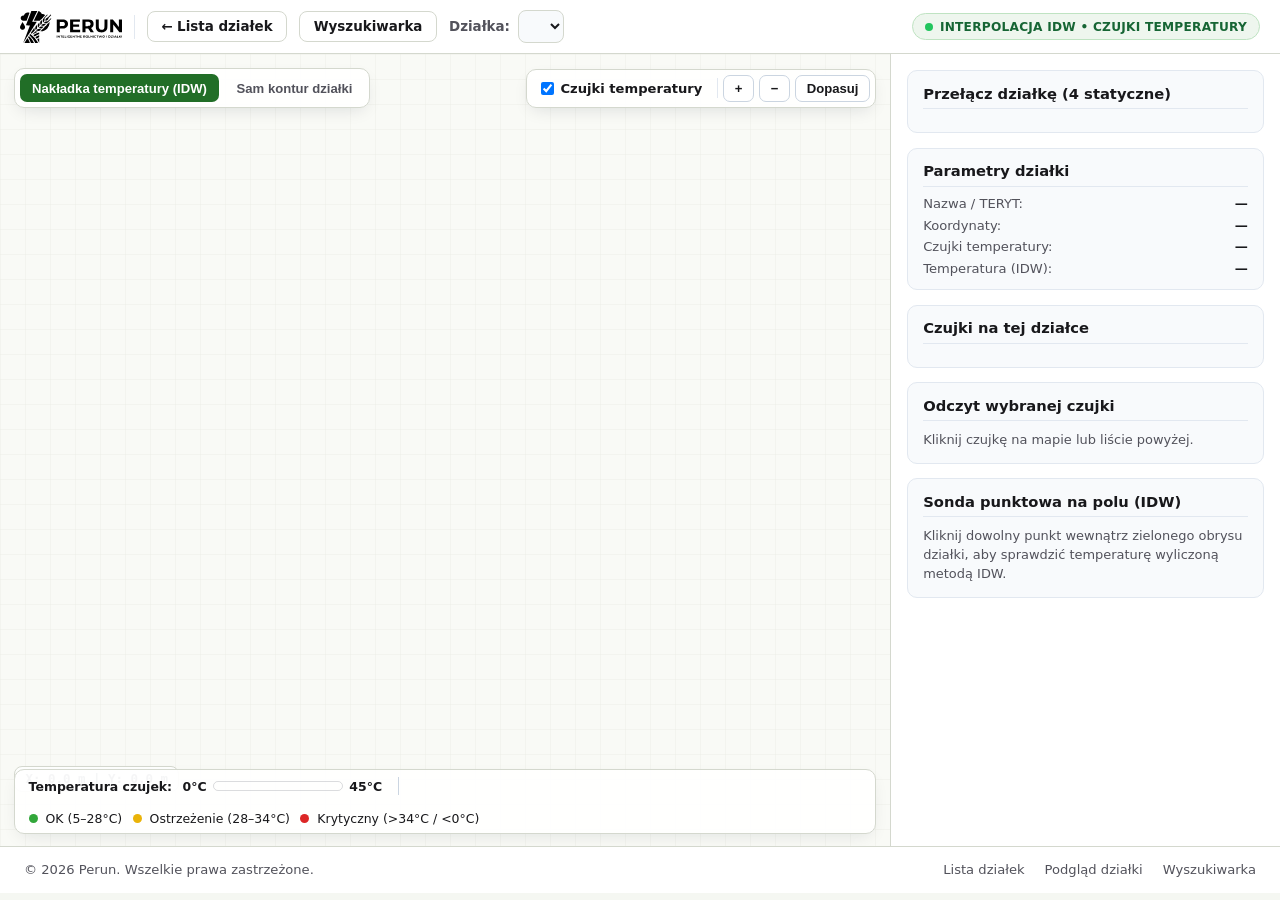
==== dzialka.html @ cd9ba3e9 "sczytywanie działki" ====
<!doctype html>
<html lang="pl">
    <head>
        <meta charset="UTF-8" />
        <meta name="viewport" content="width=device-width, initial-scale=1.0" />
        <title>Perun – Podgląd działki i interpolacja czujek</title>
        <link rel="stylesheet" href="./styles/main.css" />
        <link rel="stylesheet" href="./styles/fieldMap.css" />
        <script src="./scripts/staticParcels.js" defer></script>
        <script src="./scripts/dzialka.js" defer></script>
    </head>

    <body>
        <header class="topbar">
            <div class="topbar-left">
                <a
                    href="index.html"
                    class="brand-link"
                    aria-label="Powrót do listy działek"
                >
                    <img
                        src="./images/perun_logo_black.svg"
                        class="logo-topbar"
                        alt="Perun"
                    />
                </a>
                <div class="topbar-divider"></div>
                <a href="index.html" class="btn-outline"
                    >&larr; Lista działek</a
                >
                <a href="wyszukiwarka.html" class="btn-outline">Wyszukiwarka</a>
                <div class="field-selector-group">
                    <label for="fieldSelect">Działka:</label>
                    <select id="fieldSelect"></select>
                </div>
            </div>

            <div class="topbar-right">
                <span class="user-session-badge">
                    <span class="user-session-dot"></span>
                    <span>INTERPOLACJA IDW • CZUJKI TEMPERATURY</span>
                </span>
            </div>
        </header>

        <main class="map-workspace">
            <section
                class="map-stage"
                aria-label="Podgląd konturu działki i czujek temperatury"
            >
                <div class="map-toolbar-stack">
                    <div class="oni-overlay-bar" id="oniOverlayBar">
                        <button
                            type="button"
                            class="oni-mode-btn is-active"
                            data-overlay-mode="temp"
                        >
                            Nakładka temperatury (IDW)
                        </button>
                        <button
                            type="button"
                            class="oni-mode-btn oni-mode-off"
                            data-overlay-mode="off"
                        >
                            Sam kontur działki
                        </button>
                    </div>

                    <div class="map-toolbar">
                        <label class="toolbar-toggle">
                            <input type="checkbox" id="toggleSensors" checked />
                            <span>Czujki temperatury</span>
                        </label>
                        <div class="toolbar-sep"></div>
                        <button type="button" id="btnZoomIn" title="Przybliż">
                            +
                        </button>
                        <button type="button" id="btnZoomOut" title="Oddal">
                            &minus;
                        </button>
                        <button
                            type="button"
                            id="btnFitView"
                            title="Dopasuj widok"
                        >
                            Dopasuj
                        </button>
                    </div>
                </div>

                <svg id="fieldSvg" xmlns="http://www.w3.org/2000/svg">
                    <defs>
                        <pattern
                            id="gridPattern"
                            width="25"
                            height="25"
                            patternUnits="userSpaceOnUse"
                        >
                            <path
                                d="M 25 0 L 0 0 0 25"
                                fill="none"
                                stroke="#e4e7de"
                                stroke-width="0.6"
                            />
                        </pattern>
                        <clipPath id="fieldClip">
                            <polygon id="fieldClipPolygon" points="" />
                        </clipPath>
                    </defs>

                    <g id="viewportLayer">
                        <rect
                            x="-10000"
                            y="-10000"
                            width="20000"
                            height="20000"
                            fill="url(#gridPattern)"
                        />
                        <g id="heatmapLayer" clip-path="url(#fieldClip)">
                            <image
                                id="heatmapImage"
                                href=""
                                preserveAspectRatio="none"
                            />
                            <g id="oniGridLayer"></g>
                        </g>
                        <g id="fieldLayer"></g>
                        <g id="cornersLayer"></g>
                        <g id="sensorsLayer"></g>
                        <g id="probeLayer"></g>
                    </g>
                </svg>

                <div class="map-coords" id="cursorCoords">
                    X: 0.0 m | Y: 0.0 m
                </div>

                <div class="map-legend">
                    <div class="legend-group" id="heatmapLegendGroup">
                        <span class="legend-title">Temperatura czujek:</span>
                        <div class="legend-scale">
                            <span>0°C</span>
                            <div
                                id="legendGradient"
                                class="legend-gradient"
                            ></div>
                            <span>45°C</span>
                        </div>
                    </div>
                    <div class="legend-sep"></div>
                    <div class="legend-group">
                        <span><i class="dot dot-ok"></i> OK (5–28°C)</span>
                        <span
                            ><i class="dot dot-warn"></i> Ostrzeżenie
                            (28–34°C)</span
                        >
                        <span
                            ><i class="dot dot-crit"></i> Krytyczny (&gt;34°C /
                            &lt;0°C)</span
                        >
                    </div>
                </div>
            </section>

            <aside class="map-sidebar">
                <div class="sidebar-card">
                    <h2>Przełącz działkę (4 statyczne)</h2>
                    <div id="parcelSwitchList" class="parcel-list-stack"></div>
                </div>

                <div class="sidebar-card">
                    <h2>Parametry działki</h2>
                    <dl class="meta-list">
                        <div>
                            <dt>Nazwa / TERYT:</dt>
                            <dd id="infoFieldName">—</dd>
                        </div>
                        <div>
                            <dt>Koordynaty:</dt>
                            <dd id="infoCoords">—</dd>
                        </div>
                        <div>
                            <dt>Czujki temperatury:</dt>
                            <dd id="infoSensorsCount">—</dd>
                        </div>
                        <div>
                            <dt>Temperatura (IDW):</dt>
                            <dd id="infoMetricSummary">—</dd>
                        </div>
                    </dl>
                </div>

                <div class="sidebar-card">
                    <h2>Czujki na tej działce</h2>
                    <div
                        id="sensorListContainer"
                        class="parcel-list-stack"
                    ></div>
                </div>

                <div class="sidebar-card">
                    <h2>Odczyt wybranej czujki</h2>
                    <div id="sensorDetails" class="details-empty">
                        Kliknij czujkę na mapie lub liście powyżej.
                    </div>
                </div>

                <div class="sidebar-card">
                    <h2>Sonda punktowa na polu (IDW)</h2>
                    <div id="probeDetails" class="details-empty">
                        Kliknij dowolny punkt wewnątrz zielonego obrysu działki,
                        aby sprawdzić temperaturę wyliczoną metodą IDW.
                    </div>
                </div>
            </aside>
        </main>

        <footer>
            <div class="footer-content">
                <span>&copy; 2026 Perun. Wszelkie prawa zastrzeżone.</span>
                <div class="footer-links">
                    <a href="index.html">Lista działek</a>
                    <a href="dzialka.html?id=1">Podgląd działki</a>
                    <a href="wyszukiwarka.html">Wyszukiwarka</a>
                </div>
            </div>
        </footer>
    </body>
</html>
---- styles/main.css ----
:root {
    --bg-body: #f5f7f2;
    --bg-card: #ffffff;
    --text-main: #18181b;
    --text-secondary: #52525b;
    --border-color: #d4d8ce;
    --accent: #216e27;
    --accent-hover: #18531d;
    --radius: 12px;
}

*,
*::before,
*::after {
    box-sizing: border-box;
    margin: 0;
    padding: 0;
}

html,
body {
    min-height: 100%;
    font-family:
        "Inter",
        system-ui,
        -apple-system,
        BlinkMacSystemFont,
        "Segoe UI",
        Roboto,
        sans-serif;
    background-color: var(--bg-body);
    color: var(--text-main);
    -webkit-font-smoothing: antialiased;
}

body {
    display: flex;
    flex-direction: column;
}

/* NAWIGACJA I LOGO */
.navbar {
    background-color: #ffffff;
    border-bottom: 1px solid var(--border-color);
    position: sticky;
    top: 0;
    z-index: 40;
}

.navbar-container {
    max-width: 1280px;
    margin: 0 auto;
    padding: 0.75rem 1.5rem;
    display: flex;
    align-items: center;
    justify-content: space-between;
    gap: 1rem;
    flex-wrap: wrap;
}

.brand-link {
    display: inline-flex;
    align-items: center;
    text-decoration: none;
}

.logo-topbar {
    height: 32px;
    width: auto;
    display: block;
    object-fit: contain;
}

.nav-actions {
    display: flex;
    align-items: center;
    gap: 0.75rem;
    flex-wrap: wrap;
}

.nav-link {
    text-decoration: none;
    color: var(--text-secondary);
    font-size: 0.9rem;
    font-weight: 600;
    padding: 0.42rem 0.8rem;
    border-radius: 8px;
    transition:
        background-color 0.15s,
        color 0.15s;
}

.nav-link:hover,
.nav-link.is-active {
    background-color: #eef6ee;
    color: var(--accent);
}

.btn {
    display: inline-flex;
    align-items: center;
    justify-content: center;
    border-radius: 8px;
    font-weight: 600;
    text-decoration: none;
    cursor: pointer;
    border: 1px solid transparent;
    transition: background-color 0.15s;
}

.btn-primary {
    background-color: var(--accent);
    color: #ffffff;
}

.btn-primary:hover {
    background-color: var(--accent-hover);
}

.btn-sm {
    padding: 0.42rem 0.9rem;
    font-size: 0.86rem;
}

.btn-outline {
    display: inline-flex;
    align-items: center;
    gap: 0.35rem;
    padding: 0.42rem 0.85rem;
    border-radius: 8px;
    border: 1px solid var(--border-color);
    background-color: #ffffff;
    color: var(--text-main);
    text-decoration: none;
    font-size: 0.84rem;
    font-weight: 600;
    cursor: pointer;
    transition:
        border-color 0.15s,
        background-color 0.15s,
        color 0.15s;
}

.btn-outline:hover {
    border-color: var(--accent);
    color: var(--accent);
    background-color: #f4faf4;
}

.hero-badge {
    display: inline-block;
    padding: 0.25rem 0.65rem;
    border-radius: 999px;
    background-color: #eef6ee;
    color: var(--accent);
    border: 1px solid #bfe3c2;
    font-size: 0.78rem;
    font-weight: 700;
}

/* LISTA DZIAŁEK NA INDEX.HTML */
.dashboard-main {
    max-width: 1280px;
    width: 100%;
    margin: 0 auto;
    padding: 1.75rem 1.5rem 2.5rem;
    display: flex;
    flex-direction: column;
    gap: 1.5rem;
}

.dashboard-header {
    background-color: var(--bg-card);
    border: 1px solid var(--border-color);
    border-radius: var(--radius);
    padding: 1.4rem 1.6rem;
    display: flex;
    align-items: center;
    justify-content: space-between;
    gap: 1rem;
    flex-wrap: wrap;
    box-shadow: 0 6px 18px -6px rgba(0, 0, 0, 0.05);
}

.dashboard-header h1 {
    font-size: 1.55rem;
    margin: 0.4rem 0 0.25rem;
}

.dashboard-subtitle {
    color: var(--text-secondary);
    font-size: 0.92rem;
}

.parcels-grid {
    display: grid;
    grid-template-columns: repeat(2, minmax(0, 1fr));
    gap: 1.25rem;
}

.parcel-card {
    background-color: var(--bg-card);
    border: 1px solid var(--border-color);
    border-radius: var(--radius);
    padding: 1.2rem 1.35rem;
    display: flex;
    flex-direction: column;
    gap: 0.9rem;
    box-shadow: 0 6px 18px -6px rgba(0, 0, 0, 0.05);
    transition:
        border-color 0.15s,
        transform 0.15s;
}

.parcel-card:hover {
    border-color: var(--accent);
    transform: translateY(-2px);
}

.parcel-card-top {
    display: flex;
    align-items: flex-start;
    justify-content: space-between;
    gap: 0.75rem;
}

.parcel-card-title {
    font-size: 1.05rem;
    font-weight: 700;
    color: var(--text-main);
}

.parcel-card-teryt {
    font-family: ui-monospace, SFMono-Regular, Menlo, Consolas, monospace;
    font-size: 0.78rem;
    color: var(--text-secondary);
    margin-top: 0.15rem;
}

.parcel-card-badge {
    padding: 0.24rem 0.6rem;
    border-radius: 999px;
    background-color: #eef6ee;
    color: #166534;
    border: 1px solid #bfe3c2;
    font-size: 0.76rem;
    font-weight: 700;
    white-space: nowrap;
}

.parcel-card-body {
    display: grid;
    grid-template-columns: 140px 1fr;
    gap: 1rem;
    align-items: center;
}

.parcel-mini-preview {
    width: 140px;
    height: 115px;
    border-radius: 8px;
    border: 1px solid #e2e8f0;
    background-color: #f9faf6;
    display: flex;
    align-items: center;
    justify-content: center;
    padding: 8px;
}

.parcel-card-stats {
    display: flex;
    flex-direction: column;
    gap: 0.4rem;
    font-size: 0.85rem;
}

.parcel-stat-row {
    display: flex;
    justify-content: space-between;
    gap: 0.5rem;
    border-bottom: 1px dashed #e2e8f0;
    padding-bottom: 0.25rem;
}

.parcel-stat-row span {
    color: var(--text-secondary);
}

.parcel-card-footer {
    display: flex;
    align-items: center;
    justify-content: space-between;
    gap: 0.75rem;
    padding-top: 0.6rem;
    border-top: 1px solid #e2e8f0;
}

.parcel-sensors-pills {
    display: flex;
    flex-wrap: wrap;
    gap: 0.35rem;
}

.sensor-chip {
    font-size: 0.75rem;
    font-weight: 700;
    padding: 0.18rem 0.5rem;
    border-radius: 6px;
}

/* STOPKA */
footer {
    margin-top: auto;
    background-color: #ffffff;
    border-top: 1px solid var(--border-color);
    padding: 0.95rem 1.5rem;
    font-size: 0.82rem;
    color: var(--text-secondary);
}

.footer-content {
    max-width: 1280px;
    margin: 0 auto;
    display: flex;
    align-items: center;
    justify-content: space-between;
    gap: 1rem;
    flex-wrap: wrap;
}

.footer-links {
    display: flex;
    gap: 1.25rem;
}

.footer-links a {
    color: var(--text-secondary);
    text-decoration: none;
    font-weight: 500;
}

.footer-links a:hover {
    color: var(--accent);
}

@media (max-width: 900px) {
    .parcels-grid {
        grid-template-columns: 1fr;
    }
}
---- styles/fieldMap.css ----
.topbar {
    background-color: #ffffff;
    border-bottom: 1px solid var(--border-color);
    padding: 0.65rem 1.25rem;
    display: flex;
    align-items: center;
    justify-content: space-between;
    gap: 1rem;
    flex-wrap: wrap;
    z-index: 30;
}

.topbar-left,
.topbar-right {
    display: flex;
    align-items: center;
    gap: 0.75rem;
    flex-wrap: wrap;
}

.topbar-divider {
    width: 1px;
    height: 24px;
    background-color: #e2e8f0;
}

.field-selector-group {
    display: flex;
    align-items: center;
    gap: 0.5rem;
}

.field-selector-group label {
    font-size: 0.84rem;
    font-weight: 600;
    color: var(--text-secondary);
}

.field-selector-group select {
    padding: 0.42rem 0.75rem;
    border-radius: 8px;
    border: 1px solid var(--border-color);
    background-color: #f8fafc;
    color: var(--text-main);
    font-size: 0.85rem;
    font-weight: 600;
    max-width: 340px;
}

.user-session-badge {
    display: inline-flex;
    align-items: center;
    gap: 0.45rem;
    padding: 0.35rem 0.75rem;
    border-radius: 999px;
    background-color: #eef6ee;
    border: 1px solid #bfe3c2;
    color: #166534;
    font-size: 0.76rem;
    font-weight: 700;
    letter-spacing: 0.02em;
}

.user-session-dot {
    width: 8px;
    height: 8px;
    border-radius: 50%;
    background-color: #22c55e;
}

.map-workspace {
    flex: 1;
    display: grid;
    grid-template-columns: 1fr 390px;
    min-height: calc(100vh - 108px);
}

.map-stage {
    position: relative;
    background-color: #f9faf6;
    overflow: hidden;
    min-height: 540px;
}

#fieldSvg {
    width: 100%;
    height: 100%;
    min-height: 540px;
    display: block;
    cursor: grab;
    user-select: none;
}

#fieldSvg.is-panning {
    cursor: grabbing;
}

.map-toolbar-stack {
    position: absolute;
    top: 14px;
    left: 14px;
    right: 14px;
    display: flex;
    align-items: center;
    justify-content: space-between;
    gap: 0.75rem;
    flex-wrap: wrap;
    pointer-events: none;
    z-index: 15;
}

.oni-overlay-bar,
.map-toolbar {
    pointer-events: auto;
    display: inline-flex;
    align-items: center;
    gap: 0.35rem;
    background-color: rgba(255, 255, 255, 0.95);
    border: 1px solid var(--border-color);
    border-radius: 10px;
    padding: 0.32rem;
    box-shadow: 0 6px 18px -6px rgba(15, 23, 42, 0.14);
}

.oni-mode-btn {
    border: none;
    background: transparent;
    padding: 0.4rem 0.75rem;
    border-radius: 7px;
    font-size: 0.82rem;
    font-weight: 600;
    color: var(--text-secondary);
    cursor: pointer;
    transition:
        background-color 0.15s,
        color 0.15s;
}

.oni-mode-btn.is-active {
    background-color: var(--accent);
    color: #ffffff;
}

.oni-mode-btn.oni-mode-off.is-active {
    background-color: #334155;
    color: #ffffff;
}

.toolbar-toggle {
    display: inline-flex;
    align-items: center;
    gap: 0.4rem;
    padding: 0.3rem 0.55rem;
    font-size: 0.82rem;
    font-weight: 600;
    cursor: pointer;
}

.toolbar-sep {
    width: 1px;
    height: 20px;
    background-color: #e2e8f0;
}

.map-toolbar button {
    padding: 0.32rem 0.65rem;
    border-radius: 7px;
    border: 1px solid #cbd5e1;
    background-color: #ffffff;
    font-size: 0.82rem;
    font-weight: 700;
    color: var(--text-main);
    cursor: pointer;
}

.map-toolbar button:hover {
    border-color: var(--accent);
    color: var(--accent);
}

.map-coords {
    position: absolute;
    bottom: 54px;
    left: 14px;
    background-color: rgba(255, 255, 255, 0.92);
    border: 1px solid var(--border-color);
    border-radius: 8px;
    padding: 0.3rem 0.65rem;
    font-family: ui-monospace, SFMono-Regular, Menlo, Consolas, monospace;
    font-size: 0.78rem;
    font-weight: 600;
    color: #334155;
    pointer-events: none;
}

.map-legend {
    position: absolute;
    bottom: 12px;
    left: 14px;
    right: 14px;
    background-color: rgba(255, 255, 255, 0.95);
    border: 1px solid var(--border-color);
    border-radius: 10px;
    padding: 0.45rem 0.85rem;
    display: flex;
    align-items: center;
    gap: 1rem;
    flex-wrap: wrap;
    font-size: 0.78rem;
    box-shadow: 0 6px 18px -6px rgba(15, 23, 42, 0.12);
}

.legend-group {
    display: inline-flex;
    align-items: center;
    gap: 0.65rem;
    flex-wrap: wrap;
}

.legend-title {
    font-weight: 700;
    color: var(--text-main);
}

.legend-scale {
    display: inline-flex;
    align-items: center;
    gap: 0.4rem;
    font-weight: 600;
}

.legend-gradient {
    width: 130px;
    height: 10px;
    border-radius: 999px;
    border: 1px solid rgba(15, 23, 42, 0.15);
}

.legend-sep {
    width: 1px;
    height: 18px;
    background-color: #cbd5e1;
}

.dot {
    display: inline-block;
    width: 9px;
    height: 9px;
    border-radius: 50%;
    margin-right: 4px;
}

.dot-ok {
    background-color: #32a73a;
}

.dot-warn {
    background-color: #eab308;
}

.dot-crit {
    background-color: #dc2626;
}

.map-sidebar {
    background-color: #ffffff;
    border-left: 1px solid var(--border-color);
    padding: 1rem;
    display: flex;
    flex-direction: column;
    gap: 0.9rem;
    overflow-y: auto;
}

.sidebar-card {
    background-color: #f8fafc;
    border: 1px solid #e2e8f0;
    border-radius: 10px;
    padding: 0.85rem 0.95rem;
}

.sidebar-card h2 {
    font-size: 0.92rem;
    font-weight: 700;
    color: var(--text-main);
    margin-bottom: 0.6rem;
    padding-bottom: 0.4rem;
    border-bottom: 1px solid #e2e8f0;
}

.meta-list {
    display: flex;
    flex-direction: column;
    gap: 0.4rem;
    font-size: 0.82rem;
}

.meta-list > div {
    display: flex;
    justify-content: space-between;
    gap: 0.75rem;
}

.meta-list dt {
    color: var(--text-secondary);
}

.meta-list dd {
    font-weight: 600;
    color: var(--text-main);
    text-align: right;
}

.details-empty {
    font-size: 0.81rem;
    color: var(--text-secondary);
    line-height: 1.45;
}

.parcel-list-stack {
    display: flex;
    flex-direction: column;
    gap: 0.45rem;
}

.parcel-pick-btn {
    width: 100%;
    text-align: left;
    padding: 0.5rem 0.7rem;
    border-radius: 8px;
    border: 1px solid #cbd5e1;
    background-color: #ffffff;
    color: var(--text-main);
    font-size: 0.8rem;
    line-height: 1.38;
    cursor: pointer;
    transition:
        border-color 0.15s,
        background-color 0.15s;
}

.parcel-pick-btn:hover {
    border-color: var(--accent);
    background-color: #f0f9f1;
}

.parcel-pick-btn.is-selected {
    border-color: #15803d;
    background-color: #eef6ee;
    font-weight: 600;
}

.state-pill {
    display: inline-block;
    padding: 0.15rem 0.5rem;
    border-radius: 999px;
    font-size: 0.76rem;
    font-weight: 700;
}

.sensor-node {
    cursor: pointer;
}

.sensor-node.active .sensor-ring {
    stroke: #0f172a;
    stroke-width: 2.6;
}

@media (max-width: 980px) {
    .map-workspace {
        grid-template-columns: 1fr;
    }

    .map-sidebar {
        border-left: none;
        border-top: 1px solid var(--border-color);
    }
}
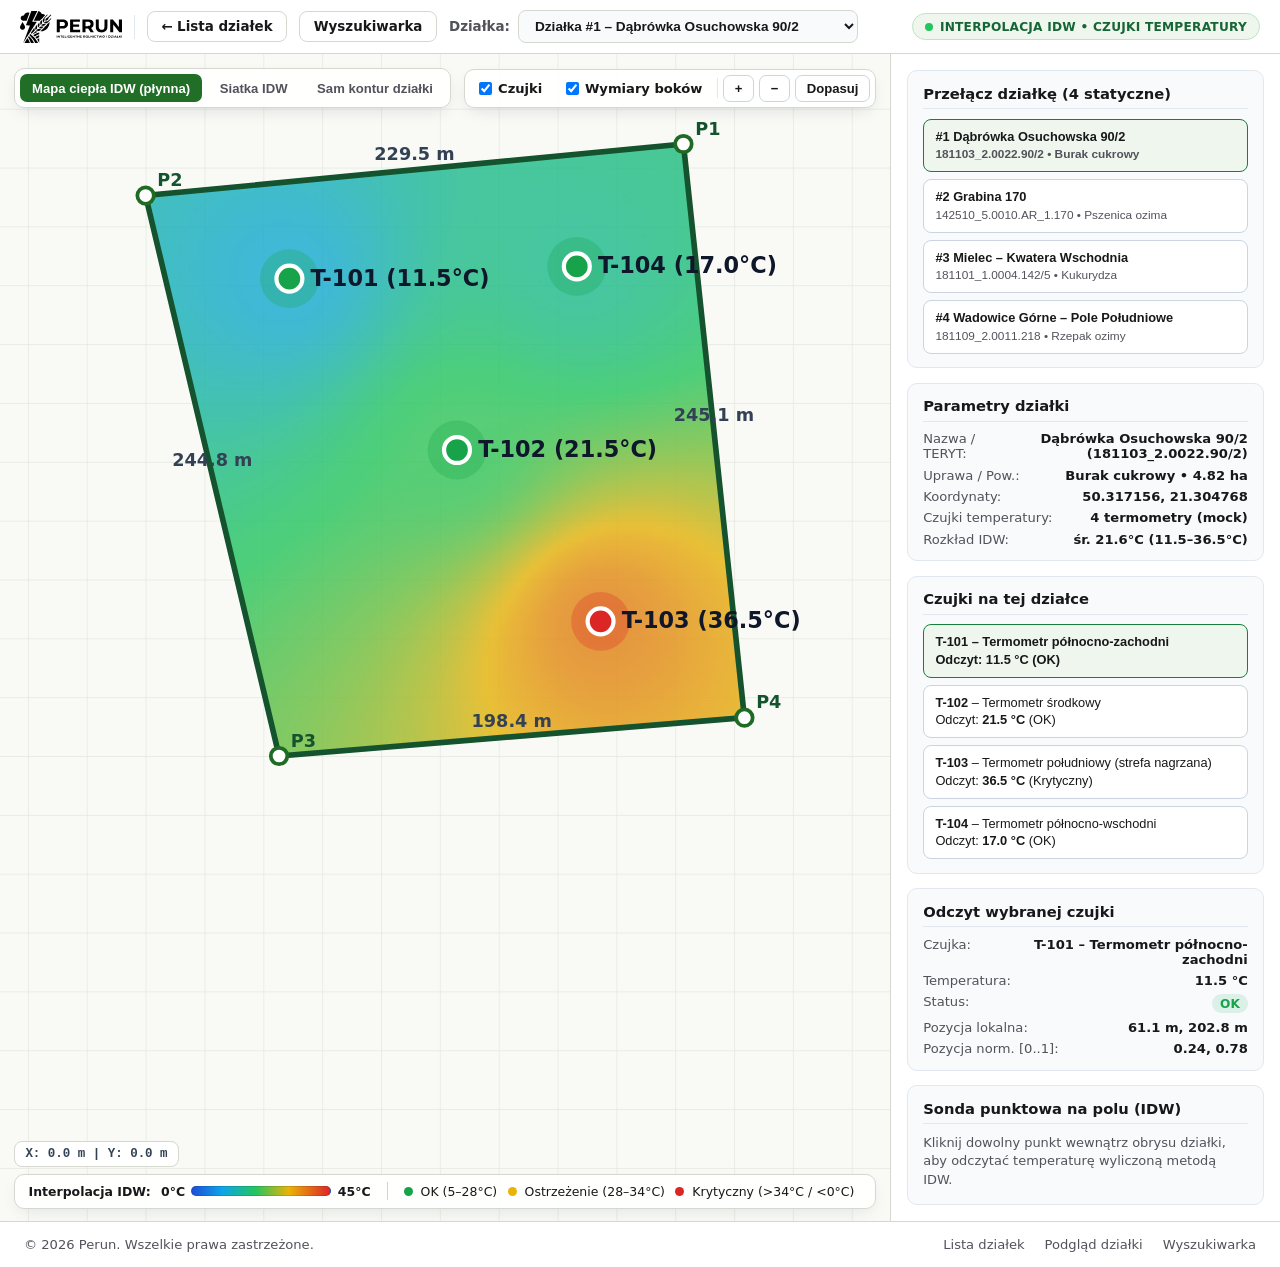
==== commit 572a60f6: "Działa mock" ====
--- a/dzialka.html
+++ b/dzialka.html
@@ -6,15 +6,13 @@
         <title>Perun – Podgląd działki i interpolacja czujek</title>
         <link rel="stylesheet" href="./styles/main.css" />
         <link rel="stylesheet" href="./styles/fieldMap.css" />
-        <script src="./scripts/staticParcels.js" defer></script>
-        <script src="./scripts/dzialka.js" defer></script>
     </head>
 
     <body>
         <header class="topbar">
             <div class="topbar-left">
                 <a
-                    href="index.html"
+                    href="./index.html"
                     class="brand-link"
                     aria-label="Powrót do listy działek"
                 >
@@ -25,10 +23,12 @@
                     />
                 </a>
                 <div class="topbar-divider"></div>
-                <a href="index.html" class="btn-outline"
+                <a href="./index.html" class="btn-outline"
                     >&larr; Lista działek</a
                 >
-                <a href="wyszukiwarka.html" class="btn-outline">Wyszukiwarka</a>
+                <a href="./wyszukiwarka.html" class="btn-outline"
+                    >Wyszukiwarka</a
+                >
                 <div class="field-selector-group">
                     <label for="fieldSelect">Działka:</label>
                     <select id="fieldSelect"></select>
@@ -53,9 +53,16 @@
                         <button
                             type="button"
                             class="oni-mode-btn is-active"
-                            data-overlay-mode="temp"
+                            data-overlay-mode="smooth"
                         >
-                            Nakładka temperatury (IDW)
+                            Mapa ciepła IDW (płynna)
+                        </button>
+                        <button
+                            type="button"
+                            class="oni-mode-btn"
+                            data-overlay-mode="grid"
+                        >
+                            Siatka IDW
                         </button>
                         <button
                             type="button"
@@ -69,7 +76,11 @@
                     <div class="map-toolbar">
                         <label class="toolbar-toggle">
                             <input type="checkbox" id="toggleSensors" checked />
-                            <span>Czujki temperatury</span>
+                            <span>Czujki</span>
+                        </label>
+                        <label class="toolbar-toggle">
+                            <input type="checkbox" id="toggleEdges" checked />
+                            <span>Wymiary boków</span>
                         </label>
                         <div class="toolbar-sep"></div>
                         <button type="button" id="btnZoomIn" title="Przybliż">
@@ -125,6 +136,7 @@
                             <g id="oniGridLayer"></g>
                         </g>
                         <g id="fieldLayer"></g>
+                        <g id="edgesLayer"></g>
                         <g id="cornersLayer"></g>
                         <g id="sensorsLayer"></g>
                         <g id="probeLayer"></g>
@@ -137,7 +149,7 @@
 
                 <div class="map-legend">
                     <div class="legend-group" id="heatmapLegendGroup">
-                        <span class="legend-title">Temperatura czujek:</span>
+                        <span class="legend-title">Interpolacja IDW:</span>
                         <div class="legend-scale">
                             <span>0°C</span>
                             <div
@@ -176,6 +188,10 @@
                             <dd id="infoFieldName">—</dd>
                         </div>
                         <div>
+                            <dt>Uprawa / Pow.:</dt>
+                            <dd id="infoCropArea">—</dd>
+                        </div>
+                        <div>
                             <dt>Koordynaty:</dt>
                             <dd id="infoCoords">—</dd>
                         </div>
@@ -184,7 +200,7 @@
                             <dd id="infoSensorsCount">—</dd>
                         </div>
                         <div>
-                            <dt>Temperatura (IDW):</dt>
+                            <dt>Rozkład IDW:</dt>
                             <dd id="infoMetricSummary">—</dd>
                         </div>
                     </dl>
@@ -208,8 +224,8 @@
                 <div class="sidebar-card">
                     <h2>Sonda punktowa na polu (IDW)</h2>
                     <div id="probeDetails" class="details-empty">
-                        Kliknij dowolny punkt wewnątrz zielonego obrysu działki,
-                        aby sprawdzić temperaturę wyliczoną metodą IDW.
+                        Kliknij dowolny punkt wewnątrz obrysu działki, aby
+                        odczytać temperaturę wyliczoną metodą IDW.
                     </div>
                 </div>
             </aside>
@@ -219,11 +235,928 @@
             <div class="footer-content">
                 <span>&copy; 2026 Perun. Wszelkie prawa zastrzeżone.</span>
                 <div class="footer-links">
-                    <a href="index.html">Lista działek</a>
-                    <a href="dzialka.html?id=1">Podgląd działki</a>
-                    <a href="wyszukiwarka.html">Wyszukiwarka</a>
+                    <a href="./index.html">Lista działek</a>
+                    <a href="./dzialka.html?id=1">Podgląd działki</a>
+                    <a href="./wyszukiwarka.html">Wyszukiwarka</a>
                 </div>
             </div>
         </footer>
+
+        <script>
+            (function () {
+                "use strict";
+
+                const SVG_NS = "http://www.w3.org/2000/svg";
+                const FACTOR = 260;
+
+                const MOCK_PARCELS = [
+                    {
+                        fieldId: 1,
+                        teryt: "181103_2.0022.90/2",
+                        name: "Dąbrówka Osuchowska 90/2",
+                        lat: 50.317156,
+                        lon: 21.304768,
+                        crop: "Burak cukrowy",
+                        areaHa: 4.82,
+                        points: [
+                            { x: 0.878671, y: 1.0 },
+                            { x: 0.0, y: 0.915707 },
+                            { x: 0.218254, y: 0.0 },
+                            { x: 0.978396, y: 0.062693 },
+                        ],
+                        sensors: [
+                            {
+                                id: "T-101",
+                                name: "Termometr północno-zachodni",
+                                temp: 11.5,
+                                nx: 0.24,
+                                ny: 0.78,
+                            },
+                            {
+                                id: "T-102",
+                                name: "Termometr środkowy",
+                                temp: 21.5,
+                                nx: 0.52,
+                                ny: 0.5,
+                            },
+                            {
+                                id: "T-103",
+                                name: "Termometr południowy (strefa nagrzana)",
+                                temp: 36.5,
+                                nx: 0.76,
+                                ny: 0.22,
+                            },
+                            {
+                                id: "T-104",
+                                name: "Termometr północno-wschodni",
+                                temp: 17.0,
+                                nx: 0.72,
+                                ny: 0.8,
+                            },
+                        ],
+                    },
+                    {
+                        fieldId: 2,
+                        teryt: "142510_5.0010.AR_1.170",
+                        name: "Grabina 170",
+                        lat: 51.316505,
+                        lon: 21.304529,
+                        crop: "Pszenica ozima",
+                        areaHa: 3.45,
+                        points: [
+                            { x: 0.0, y: 0.0 },
+                            { x: 0.717056, y: 0.09754 },
+                            { x: 0.747255, y: 0.274031 },
+                            { x: 0.851465, y: 0.800754 },
+                            { x: 0.525912, y: 1.0 },
+                        ],
+                        sensors: [
+                            {
+                                id: "T-201",
+                                name: "Termometr dolina",
+                                temp: 8.5,
+                                nx: 0.28,
+                                ny: 0.18,
+                            },
+                            {
+                                id: "T-202",
+                                name: "Termometr centralny",
+                                temp: 18.5,
+                                nx: 0.52,
+                                ny: 0.5,
+                            },
+                            {
+                                id: "T-203",
+                                name: "Termometr grzbiet",
+                                temp: 30.5,
+                                nx: 0.66,
+                                ny: 0.78,
+                            },
+                        ],
+                    },
+                    {
+                        fieldId: 3,
+                        teryt: "181101_1.0004.142/5",
+                        name: "Mielec – Kwatera Wschodnia",
+                        lat: 50.289412,
+                        lon: 21.428901,
+                        crop: "Kukurydza",
+                        areaHa: 6.15,
+                        points: [
+                            { x: 0.04, y: 0.14 },
+                            { x: 0.96, y: 0.06 },
+                            { x: 0.92, y: 0.88 },
+                            { x: 0.1, y: 0.94 },
+                        ],
+                        sensors: [
+                            {
+                                id: "T-301",
+                                name: "Termometr zachód",
+                                temp: 14.5,
+                                nx: 0.24,
+                                ny: 0.52,
+                            },
+                            {
+                                id: "T-302",
+                                name: "Termometr środek",
+                                temp: 21.0,
+                                nx: 0.52,
+                                ny: 0.48,
+                            },
+                            {
+                                id: "T-303",
+                                name: "Termometr wschód",
+                                temp: 26.5,
+                                nx: 0.78,
+                                ny: 0.3,
+                            },
+                            {
+                                id: "T-304",
+                                name: "Termometr północ",
+                                temp: 17.5,
+                                nx: 0.5,
+                                ny: 0.76,
+                            },
+                        ],
+                    },
+                    {
+                        fieldId: 4,
+                        teryt: "181109_2.0011.218",
+                        name: "Wadowice Górne – Pole Południowe",
+                        lat: 50.27381,
+                        lon: 21.26942,
+                        crop: "Rzepak ozimy",
+                        areaHa: 5.3,
+                        points: [
+                            { x: 0.0, y: 0.25 },
+                            { x: 0.78, y: 0.0 },
+                            { x: 1.0, y: 0.78 },
+                            { x: 0.24, y: 1.0 },
+                        ],
+                        sensors: [
+                            {
+                                id: "T-401",
+                                name: "Termometr strefa chłodna",
+                                temp: 3.5,
+                                nx: 0.28,
+                                ny: 0.72,
+                            },
+                            {
+                                id: "T-402",
+                                name: "Termometr centralny",
+                                temp: 19.5,
+                                nx: 0.52,
+                                ny: 0.5,
+                            },
+                            {
+                                id: "T-403",
+                                name: "Termometr strefa południowa",
+                                temp: 38.0,
+                                nx: 0.74,
+                                ny: 0.28,
+                            },
+                        ],
+                    },
+                ];
+
+                const TEMP_STOPS = [
+                    { t: 0.0, r: 29, g: 78, b: 216 },
+                    { t: 0.22, r: 14, g: 165, b: 233 },
+                    { t: 0.46, r: 34, g: 197, b: 94 },
+                    { t: 0.7, r: 234, g: 179, b: 8 },
+                    { t: 1.0, r: 220, g: 38, b: 38 },
+                ];
+
+                const state = {
+                    selectedFieldId: 1,
+                    selectedSensorId: null,
+                    probePoint: null,
+                    overlayMode: "smooth",
+                    showSensors: true,
+                    showEdges: true,
+                    view: {
+                        scale: 1.5,
+                        offsetX: 120,
+                        offsetY: 80,
+                        isPanning: false,
+                        panStartX: 0,
+                        panStartY: 0,
+                        movedDuringDrag: false,
+                    },
+                };
+
+                function classifyTemp(temp) {
+                    if (temp < 0 || temp > 34) {
+                        return {
+                            status: "crit",
+                            color: "#dc2626",
+                            label: "Krytyczny",
+                        };
+                    }
+                    if (temp < 5 || temp > 28) {
+                        return {
+                            status: "warn",
+                            color: "#eab308",
+                            label: "Ostrzeżenie",
+                        };
+                    }
+                    return { status: "ok", color: "#16a34a", label: "OK" };
+                }
+
+                function hydrateParcel(raw) {
+                    const corners = raw.points.map((p, idx) => ({
+                        id: `P${idx + 1}`,
+                        x: Number((p.x * FACTOR).toFixed(1)),
+                        y: Number((p.y * FACTOR).toFixed(1)),
+                    }));
+                    const xs = corners.map((c) => c.x);
+                    const ys = corners.map((c) => c.y);
+                    const minX = Math.min(...xs);
+                    const maxX = Math.max(...xs);
+                    const minY = Math.min(...ys);
+                    const maxY = Math.max(...ys);
+
+                    const sensors = raw.sensors.map((s) => ({
+                        ...s,
+                        x: Number(
+                            (minX + s.nx * (maxX - minX || FACTOR)).toFixed(1),
+                        ),
+                        y: Number(
+                            (minY + s.ny * (maxY - minY || FACTOR)).toFixed(1),
+                        ),
+                    }));
+
+                    return { ...raw, corners, sensors };
+                }
+
+                const parcels = MOCK_PARCELS.map(hydrateParcel);
+
+                function getCurrentParcel() {
+                    return (
+                        parcels.find(
+                            (p) => p.fieldId === Number(state.selectedFieldId),
+                        ) || parcels[0]
+                    );
+                }
+
+                function interpolateTempIdw(parcel, x, y, power = 2.2) {
+                    let num = 0;
+                    let den = 0;
+                    for (const s of parcel.sensors) {
+                        const d = Math.hypot(x - s.x, y - s.y);
+                        if (d < 0.001) return s.temp;
+                        const w = 1 / Math.pow(d, power);
+                        num += w * s.temp;
+                        den += w;
+                    }
+                    return den ? num / den : 18.0;
+                }
+
+                function tempToRgb(temp) {
+                    const clamped = Math.max(0, Math.min(45, temp));
+                    const t = clamped / 45;
+                    for (let i = 0; i < TEMP_STOPS.length - 1; i++) {
+                        const a = TEMP_STOPS[i];
+                        const b = TEMP_STOPS[i + 1];
+                        if (t >= a.t && t <= b.t) {
+                            const lt = (t - a.t) / (b.t - a.t || 1);
+                            return [
+                                Math.round(a.r + (b.r - a.r) * lt),
+                                Math.round(a.g + (b.g - a.g) * lt),
+                                Math.round(a.b + (b.b - a.b) * lt),
+                            ];
+                        }
+                    }
+                    return [220, 38, 38];
+                }
+
+                function isPointInPolygon(pt, polygon) {
+                    let inside = false;
+                    for (
+                        let i = 0, j = polygon.length - 1;
+                        i < polygon.length;
+                        j = i++
+                    ) {
+                        const xi = polygon[i].x;
+                        const yi = polygon[i].y;
+                        const xj = polygon[j].x;
+                        const yj = polygon[j].y;
+
+                        const intersect =
+                            yi > pt.y !== yj > pt.y &&
+                            pt.x <
+                                ((xj - xi) * (pt.y - yi)) / (yj - yi || 1e-9) +
+                                    xi;
+                        if (intersect) inside = !inside;
+                    }
+                    return inside;
+                }
+
+                function screenToWorld(clientX, clientY) {
+                    const svg = document.getElementById("fieldSvg");
+                    const rect = svg.getBoundingClientRect();
+                    const sx = clientX - rect.left;
+                    const sy = clientY - rect.top;
+                    const wx = (sx - state.view.offsetX) / state.view.scale;
+                    const wy = -((sy - state.view.offsetY) / state.view.scale);
+                    return { x: wx, y: wy };
+                }
+
+                function createSvgEl(tag, attrs = {}) {
+                    const el = document.createElementNS(SVG_NS, tag);
+                    Object.entries(attrs).forEach(([k, v]) =>
+                        el.setAttribute(k, v),
+                    );
+                    return el;
+                }
+
+                function renderOverlay(parcel) {
+                    const layer = document.getElementById("heatmapLayer");
+                    const img = document.getElementById("heatmapImage");
+                    const grid = document.getElementById("oniGridLayer");
+                    if (!layer || !img || !grid) return;
+
+                    if (state.overlayMode === "off") {
+                        layer.style.display = "none";
+                        return;
+                    }
+                    layer.style.display = "inline";
+
+                    const xs = parcel.corners.map((c) => c.x);
+                    const ys = parcel.corners.map((c) => c.y);
+                    const minX = Math.min(...xs);
+                    const maxX = Math.max(...xs);
+                    const minY = Math.min(...ys);
+                    const maxY = Math.max(...ys);
+                    const width = Math.max(maxX - minX, 1);
+                    const height = Math.max(maxY - minY, 1);
+
+                    const isSmooth = state.overlayMode === "smooth";
+                    const cols = isSmooth ? 120 : 26;
+                    const rows = isSmooth ? 120 : 26;
+
+                    const canvas = document.createElement("canvas");
+                    canvas.width = cols;
+                    canvas.height = rows;
+                    const ctx = canvas.getContext("2d");
+                    const imgData = ctx.createImageData(cols, rows);
+
+                    for (let py = 0; py < rows; py++) {
+                        const wy = maxY - ((py + 0.5) / rows) * height;
+                        for (let px = 0; px < cols; px++) {
+                            const wx = minX + ((px + 0.5) / cols) * width;
+                            const val = interpolateTempIdw(parcel, wx, wy);
+                            const [r, g, b] = tempToRgb(val);
+                            const idx = (py * cols + px) * 4;
+                            imgData.data[idx] = r;
+                            imgData.data[idx + 1] = g;
+                            imgData.data[idx + 2] = b;
+                            imgData.data[idx + 3] = isSmooth ? 205 : 195;
+                        }
+                    }
+
+                    ctx.putImageData(imgData, 0, 0);
+                    img.setAttribute("x", minX);
+                    img.setAttribute("y", -maxY);
+                    img.setAttribute("width", width);
+                    img.setAttribute("height", height);
+                    img.style.imageRendering = isSmooth ? "auto" : "pixelated";
+                    img.setAttribute("href", canvas.toDataURL("image/png"));
+
+                    grid.innerHTML = "";
+                    if (!isSmooth) {
+                        let d = "";
+                        for (let c = 1; c < cols; c++) {
+                            const gx = (minX + (c * width) / cols).toFixed(2);
+                            d += `M ${gx} ${(-maxY).toFixed(2)} L ${gx} ${(-minY).toFixed(2)} `;
+                        }
+                        for (let r = 1; r < rows; r++) {
+                            const gy = (-maxY + (r * height) / rows).toFixed(2);
+                            d += `M ${minX.toFixed(2)} ${gy} L ${maxX.toFixed(2)} ${gy} `;
+                        }
+                        grid.appendChild(
+                            createSvgEl("path", {
+                                d,
+                                fill: "none",
+                                stroke: "rgba(15, 23, 42, 0.25)",
+                                "stroke-width": "0.7",
+                            }),
+                        );
+                    }
+                }
+
+                function renderParcelSvg(parcel) {
+                    const ptsStr = parcel.corners
+                        .map((c) => `${c.x},${-c.y}`)
+                        .join(" ");
+                    document
+                        .getElementById("fieldClipPolygon")
+                        ?.setAttribute("points", ptsStr);
+
+                    const fieldLayer = document.getElementById("fieldLayer");
+                    const edgesLayer = document.getElementById("edgesLayer");
+                    const cornersLayer =
+                        document.getElementById("cornersLayer");
+                    const sensorsLayer =
+                        document.getElementById("sensorsLayer");
+                    const probeLayer = document.getElementById("probeLayer");
+
+                    fieldLayer.innerHTML = "";
+                    edgesLayer.innerHTML = "";
+                    cornersLayer.innerHTML = "";
+                    sensorsLayer.innerHTML = "";
+                    if (probeLayer) probeLayer.innerHTML = "";
+
+                    fieldLayer.appendChild(
+                        createSvgEl("polygon", {
+                            points: ptsStr,
+                            fill:
+                                state.overlayMode === "off"
+                                    ? "rgba(50, 167, 58, 0.16)"
+                                    : "rgba(50, 167, 58, 0.02)",
+                            stroke: "#14532d",
+                            "stroke-width": "2.4",
+                        }),
+                    );
+
+                    if (state.showEdges) {
+                        for (let i = 0; i < parcel.corners.length; i++) {
+                            const a = parcel.corners[i];
+                            const b =
+                                parcel.corners[(i + 1) % parcel.corners.length];
+                            const dist = Math.hypot(
+                                b.x - a.x,
+                                b.y - a.y,
+                            ).toFixed(1);
+                            const mx = (a.x + b.x) / 2;
+                            const my = -(a.y + b.y) / 2;
+
+                            const edgeLabel = createSvgEl("text", {
+                                x: mx,
+                                y: my - 4,
+                                fill: "#334155",
+                                "font-size": "7.5",
+                                "font-weight": "600",
+                                "text-anchor": "middle",
+                            });
+                            edgeLabel.textContent = `${dist} m`;
+                            edgesLayer.appendChild(edgeLabel);
+                        }
+                    }
+
+                    parcel.corners.forEach((c) => {
+                        cornersLayer.appendChild(
+                            createSvgEl("circle", {
+                                cx: c.x,
+                                cy: -c.y,
+                                r: "3.5",
+                                fill: "#ffffff",
+                                stroke: "#1f6b24",
+                                "stroke-width": "1.6",
+                            }),
+                        );
+                        const cLabel = createSvgEl("text", {
+                            x: c.x + 5,
+                            y: -c.y - 4,
+                            fill: "#14532d",
+                            "font-size": "7.5",
+                            "font-weight": "700",
+                        });
+                        cLabel.textContent = c.id;
+                        cornersLayer.appendChild(cLabel);
+                    });
+
+                    if (probeLayer && state.probePoint) {
+                        const p = state.probePoint;
+                        const val = interpolateTempIdw(parcel, p.x, p.y);
+                        probeLayer.appendChild(
+                            createSvgEl("circle", {
+                                cx: p.x,
+                                cy: -p.y,
+                                r: "4.5",
+                                fill: "#0f172a",
+                                stroke: "#ffffff",
+                                "stroke-width": "1.6",
+                            }),
+                        );
+                        const pLabel = createSvgEl("text", {
+                            x: p.x + 8,
+                            y: -p.y - 6,
+                            fill: "#0f172a",
+                            "font-size": "9",
+                            "font-weight": "700",
+                        });
+                        pLabel.textContent = `Sonda IDW: ${val.toFixed(1)}°C`;
+                        probeLayer.appendChild(pLabel);
+                    }
+
+                    sensorsLayer.style.display = state.showSensors
+                        ? "inline"
+                        : "none";
+                    if (!state.showSensors) return;
+
+                    parcel.sensors.forEach((s) => {
+                        const info = classifyTemp(s.temp);
+                        const g = createSvgEl("g", {
+                            class: `sensor-node${s.id === state.selectedSensorId ? " active" : ""}`,
+                        });
+
+                        g.appendChild(
+                            createSvgEl("circle", {
+                                cx: s.x,
+                                cy: -s.y,
+                                r: "12.5",
+                                fill: info.color,
+                                "fill-opacity": "0.28",
+                            }),
+                        );
+                        g.appendChild(
+                            createSvgEl("circle", {
+                                class: "sensor-ring",
+                                cx: s.x,
+                                cy: -s.y,
+                                r: "5.5",
+                                fill: info.color,
+                                stroke: "#ffffff",
+                                "stroke-width": "1.8",
+                            }),
+                        );
+                        const label = createSvgEl("text", {
+                            x: s.x + 9,
+                            y: -s.y + 3,
+                            fill: "#0f172a",
+                            "font-size": "9.5",
+                            "font-weight": "700",
+                        });
+                        label.textContent = `${s.id} (${s.temp.toFixed(1)}°C)`;
+                        g.appendChild(label);
+
+                        g.addEventListener("click", (e) => {
+                            e.stopPropagation();
+                            state.selectedSensorId = s.id;
+                            renderAll();
+                        });
+                        sensorsLayer.appendChild(g);
+                    });
+                }
+
+                function renderSidebar(parcel) {
+                    const switchListEl =
+                        document.getElementById("parcelSwitchList");
+                    if (switchListEl) {
+                        switchListEl.innerHTML = parcels
+                            .map((p) => {
+                                const active = p.fieldId === parcel.fieldId;
+                                return `
+                                <button type="button" class="parcel-pick-btn ${active ? "is-selected" : ""}"
+                                    data-switch-field="${p.fieldId}">
+                                    <strong>#${p.fieldId} ${p.name}</strong><br/>
+                                    <span style="font-size:0.74rem;color:#52525b;">${p.teryt} • ${p.crop}</span>
+                                </button>
+                            `;
+                            })
+                            .join("");
+
+                        switchListEl
+                            .querySelectorAll("[data-switch-field]")
+                            .forEach((btn) => {
+                                btn.addEventListener("click", () => {
+                                    state.selectedFieldId = Number(
+                                        btn.dataset.switchField,
+                                    );
+                                    state.selectedSensorId = null;
+                                    state.probePoint = null;
+                                    const nextUrl = new URL(
+                                        window.location.href,
+                                    );
+                                    nextUrl.searchParams.set(
+                                        "id",
+                                        String(state.selectedFieldId),
+                                    );
+                                    window.history.replaceState(
+                                        {},
+                                        "",
+                                        nextUrl,
+                                    );
+                                    fitView();
+                                    renderAll();
+                                });
+                            });
+                    }
+
+                    const sensorListEl = document.getElementById(
+                        "sensorListContainer",
+                    );
+                    if (sensorListEl) {
+                        const activeId =
+                            state.selectedSensorId || parcel.sensors[0]?.id;
+                        sensorListEl.innerHTML = parcel.sensors
+                            .map((s) => {
+                                const st = classifyTemp(s.temp);
+                                const isSel = s.id === activeId;
+                                return `
+                                <button type="button" class="parcel-pick-btn ${isSel ? "is-selected" : ""}"
+                                    data-pick-sensor="${s.id}">
+                                    <strong>${s.id}</strong> – ${s.name}<br/>
+                                    Odczyt: <strong>${s.temp.toFixed(1)} °C</strong> (${st.label})
+                                </button>
+                            `;
+                            })
+                            .join("");
+
+                        sensorListEl
+                            .querySelectorAll("[data-pick-sensor]")
+                            .forEach((btn) => {
+                                btn.addEventListener("click", () => {
+                                    state.selectedSensorId =
+                                        btn.dataset.pickSensor;
+                                    renderAll();
+                                });
+                            });
+                    }
+
+                    document.getElementById("infoFieldName").textContent =
+                        `${parcel.name} (${parcel.teryt})`;
+                    document.getElementById("infoCropArea").textContent =
+                        `${parcel.crop} • ${parcel.areaHa.toFixed(2)} ha`;
+                    document.getElementById("infoCoords").textContent =
+                        `${parcel.lat.toFixed(6)}, ${parcel.lon.toFixed(6)}`;
+                    document.getElementById("infoSensorsCount").textContent =
+                        `${parcel.sensors.length} termometry (mock)`;
+
+                    const vals = parcel.sensors.map((s) => s.temp);
+                    const avg = vals.reduce((a, b) => a + b, 0) / vals.length;
+                    document.getElementById("infoMetricSummary").textContent =
+                        `śr. ${avg.toFixed(1)}°C (${Math.min(...vals).toFixed(1)}–${Math.max(...vals).toFixed(1)}°C)`;
+
+                    const detailsEl = document.getElementById("sensorDetails");
+                    const activeSensor =
+                        parcel.sensors.find(
+                            (s) => s.id === state.selectedSensorId,
+                        ) || parcel.sensors[0];
+                    if (detailsEl && activeSensor) {
+                        const st = classifyTemp(activeSensor.temp);
+                        detailsEl.className = "";
+                        detailsEl.innerHTML = `
+                        <dl class="meta-list">
+                            <div><dt>Czujka:</dt><dd>${activeSensor.id} – ${activeSensor.name}</dd></div>
+                            <div><dt>Temperatura:</dt><dd>${activeSensor.temp.toFixed(1)} °C</dd></div>
+                            <div><dt>Status:</dt><dd><span class="state-pill" style="background:${st.color}20;color:${st.color}">${st.label}</span></dd></div>
+                            <div><dt>Pozycja lokalna:</dt><dd>${activeSensor.x} m, ${activeSensor.y} m</dd></div>
+                            <div><dt>Pozycja norm. [0..1]:</dt><dd>${activeSensor.nx}, ${activeSensor.ny}</dd></div>
+                        </dl>
+                    `;
+                    }
+
+                    const probeEl = document.getElementById("probeDetails");
+                    if (probeEl) {
+                        if (!state.probePoint) {
+                            probeEl.className = "details-empty";
+                            probeEl.textContent =
+                                "Kliknij dowolny punkt wewnątrz obrysu działki, aby odczytać temperaturę wyliczoną metodą IDW.";
+                        } else {
+                            const tempVal = interpolateTempIdw(
+                                parcel,
+                                state.probePoint.x,
+                                state.probePoint.y,
+                            );
+                            const st = classifyTemp(tempVal);
+                            probeEl.className = "";
+                            probeEl.innerHTML = `
+                            <dl class="meta-list">
+                                <div><dt>Współrzędne punktu:</dt><dd>${state.probePoint.x.toFixed(1)} m, ${state.probePoint.y.toFixed(1)} m</dd></div>
+                                <div><dt>Temperatura IDW:</dt><dd>${tempVal.toFixed(2)} °C</dd></div>
+                                <div><dt>Ocena strefy:</dt><dd><span class="state-pill" style="background:${st.color}20;color:${st.color}">${st.label}</span></dd></div>
+                            </dl>
+                        `;
+                        }
+                    }
+                }
+
+                function applyTransform() {
+                    document
+                        .getElementById("viewportLayer")
+                        ?.setAttribute(
+                            "transform",
+                            `translate(${state.view.offsetX}, ${state.view.offsetY}) scale(${state.view.scale})`,
+                        );
+                }
+
+                function fitView() {
+                    const parcel = getCurrentParcel();
+                    const svg = document.getElementById("fieldSvg");
+                    if (!parcel || !svg) return;
+                    const rect = svg.getBoundingClientRect();
+                    const svgW = rect.width || 760;
+                    const svgH = rect.height || 580;
+                    const xs = parcel.corners.map((c) => c.x);
+                    const ys = parcel.corners.map((c) => c.y);
+                    const minX = Math.min(...xs);
+                    const maxX = Math.max(...xs);
+                    const minY = Math.min(...ys);
+                    const maxY = Math.max(...ys);
+
+                    const scale = Math.max(
+                        0.4,
+                        Math.min(
+                            (svgW - 180) / (maxX - minX || 1),
+                            (svgH - 180) / (maxY - minY || 1),
+                            4,
+                        ),
+                    );
+                    state.view.scale = scale;
+                    state.view.offsetX = svgW / 2 - ((minX + maxX) / 2) * scale;
+                    state.view.offsetY =
+                        svgH / 2 - -((minY + maxY) / 2) * scale;
+                    applyTransform();
+                }
+
+                function renderAll() {
+                    const select = document.getElementById("fieldSelect");
+                    if (select) {
+                        select.innerHTML = parcels
+                            .map(
+                                (p) =>
+                                    `<option value="${p.fieldId}" ${p.fieldId === state.selectedFieldId ? "selected" : ""}>Działka #${p.fieldId} – ${p.name}</option>`,
+                            )
+                            .join("");
+                    }
+
+                    const grad = document.getElementById("legendGradient");
+                    if (grad) {
+                        const stops = TEMP_STOPS.map(
+                            (s) =>
+                                `rgb(${s.r}, ${s.g}, ${s.b}) ${Math.round(s.t * 100)}%`,
+                        ).join(", ");
+                        grad.style.background = `linear-gradient(90deg, ${stops})`;
+                    }
+
+                    const parcel = getCurrentParcel();
+                    renderOverlay(parcel);
+                    renderParcelSvg(parcel);
+                    renderSidebar(parcel);
+                }
+
+                function bindEvents() {
+                    document
+                        .getElementById("fieldSelect")
+                        ?.addEventListener("change", (e) => {
+                            state.selectedFieldId = Number(e.target.value);
+                            state.selectedSensorId = null;
+                            state.probePoint = null;
+                            const nextUrl = new URL(window.location.href);
+                            nextUrl.searchParams.set(
+                                "id",
+                                String(state.selectedFieldId),
+                            );
+                            window.history.replaceState({}, "", nextUrl);
+                            fitView();
+                            renderAll();
+                        });
+
+                    document
+                        .querySelectorAll("#oniOverlayBar [data-overlay-mode]")
+                        .forEach((btn) => {
+                            btn.addEventListener("click", () => {
+                                state.overlayMode = btn.dataset.overlayMode;
+                                document
+                                    .querySelectorAll(
+                                        "#oniOverlayBar [data-overlay-mode]",
+                                    )
+                                    .forEach((b) => {
+                                        b.classList.toggle(
+                                            "is-active",
+                                            b === btn,
+                                        );
+                                    });
+                                renderAll();
+                            });
+                        });
+
+                    document
+                        .getElementById("toggleSensors")
+                        ?.addEventListener("change", (e) => {
+                            state.showSensors = e.target.checked;
+                            renderAll();
+                        });
+
+                    document
+                        .getElementById("toggleEdges")
+                        ?.addEventListener("change", (e) => {
+                            state.showEdges = e.target.checked;
+                            renderAll();
+                        });
+
+                    document
+                        .getElementById("btnZoomIn")
+                        ?.addEventListener("click", () => {
+                            state.view.scale = Math.min(
+                                state.view.scale * 1.2,
+                                6,
+                            );
+                            applyTransform();
+                        });
+
+                    document
+                        .getElementById("btnZoomOut")
+                        ?.addEventListener("click", () => {
+                            state.view.scale = Math.max(
+                                state.view.scale / 1.2,
+                                0.25,
+                            );
+                            applyTransform();
+                        });
+
+                    document
+                        .getElementById("btnFitView")
+                        ?.addEventListener("click", fitView);
+
+                    const svg = document.getElementById("fieldSvg");
+                    if (!svg) return;
+
+                    svg.addEventListener("mousemove", (e) => {
+                        const pt = screenToWorld(e.clientX, e.clientY);
+                        const coordsEl =
+                            document.getElementById("cursorCoords");
+                        if (coordsEl) {
+                            coordsEl.textContent = `X: ${pt.x.toFixed(1)} m | Y: ${pt.y.toFixed(1)} m`;
+                        }
+
+                        if (!state.view.isPanning) return;
+                        const dx = e.clientX - state.view.panStartX;
+                        const dy = e.clientY - state.view.panStartY;
+                        if (Math.hypot(dx, dy) > 4)
+                            state.view.movedDuringDrag = true;
+                        state.view.offsetX += dx;
+                        state.view.offsetY += dy;
+                        state.view.panStartX = e.clientX;
+                        state.view.panStartY = e.clientY;
+                        applyTransform();
+                    });
+
+                    svg.addEventListener("mousedown", (e) => {
+                        if (e.button !== 0) return;
+                        state.view.isPanning = true;
+                        state.view.movedDuringDrag = false;
+                        state.view.panStartX = e.clientX;
+                        state.view.panStartY = e.clientY;
+                        svg.classList.add("is-panning");
+                    });
+
+                    window.addEventListener("mouseup", () => {
+                        if (state.view.isPanning) {
+                            state.view.isPanning = false;
+                            svg.classList.remove("is-panning");
+                        }
+                    });
+
+                    svg.addEventListener(
+                        "wheel",
+                        (e) => {
+                            e.preventDefault();
+                            const rect = svg.getBoundingClientRect();
+                            const mx = e.clientX - rect.left;
+                            const my = e.clientY - rect.top;
+                            const factor = e.deltaY < 0 ? 1.12 : 1 / 1.12;
+                            const nextScale = Math.max(
+                                0.25,
+                                Math.min(6, state.view.scale * factor),
+                            );
+                            const ratio = nextScale / state.view.scale;
+                            state.view.offsetX =
+                                mx - (mx - state.view.offsetX) * ratio;
+                            state.view.offsetY =
+                                my - (my - state.view.offsetY) * ratio;
+                            state.view.scale = nextScale;
+                            applyTransform();
+                        },
+                        { passive: false },
+                    );
+
+                    svg.addEventListener("click", (e) => {
+                        if (state.view.movedDuringDrag) return;
+                        const parcel = getCurrentParcel();
+                        const pt = screenToWorld(e.clientX, e.clientY);
+                        if (isPointInPolygon(pt, parcel.corners)) {
+                            state.probePoint = {
+                                x: Number(pt.x.toFixed(1)),
+                                y: Number(pt.y.toFixed(1)),
+                            };
+                            renderAll();
+                        }
+                    });
+                }
+
+                const params = new URLSearchParams(window.location.search);
+                const idFromUrl = Number(params.get("id"));
+                if (idFromUrl && parcels.some((p) => p.fieldId === idFromUrl)) {
+                    state.selectedFieldId = idFromUrl;
+                }
+
+                bindEvents();
+                fitView();
+                renderAll();
+            })();
+        </script>
     </body>
 </html>
--- a/styles/main.css
+++ b/styles/main.css
@@ -38,7 +38,6 @@
     flex-direction: column;
 }
 
-/* NAWIGACJA I LOGO */
 .navbar {
     background-color: #ffffff;
     border-bottom: 1px solid var(--border-color);
@@ -158,7 +157,6 @@
     font-weight: 700;
 }
 
-/* LISTA DZIAŁEK NA INDEX.HTML */
 .dashboard-main {
     max-width: 1280px;
     width: 100%;
@@ -308,7 +306,6 @@
     border-radius: 6px;
 }
 
-/* STOPKA */
 footer {
     margin-top: auto;
     background-color: #ffffff;
--- a/styles/fieldMap.css
+++ b/styles/fieldMap.css
@@ -230,7 +230,7 @@
 }
 
 .legend-gradient {
-    width: 130px;
+    width: 140px;
     height: 10px;
     border-radius: 999px;
     border: 1px solid rgba(15, 23, 42, 0.15);
@@ -251,7 +251,7 @@
 }
 
 .dot-ok {
-    background-color: #32a73a;
+    background-color: #16a34a;
 }
 
 .dot-warn {
